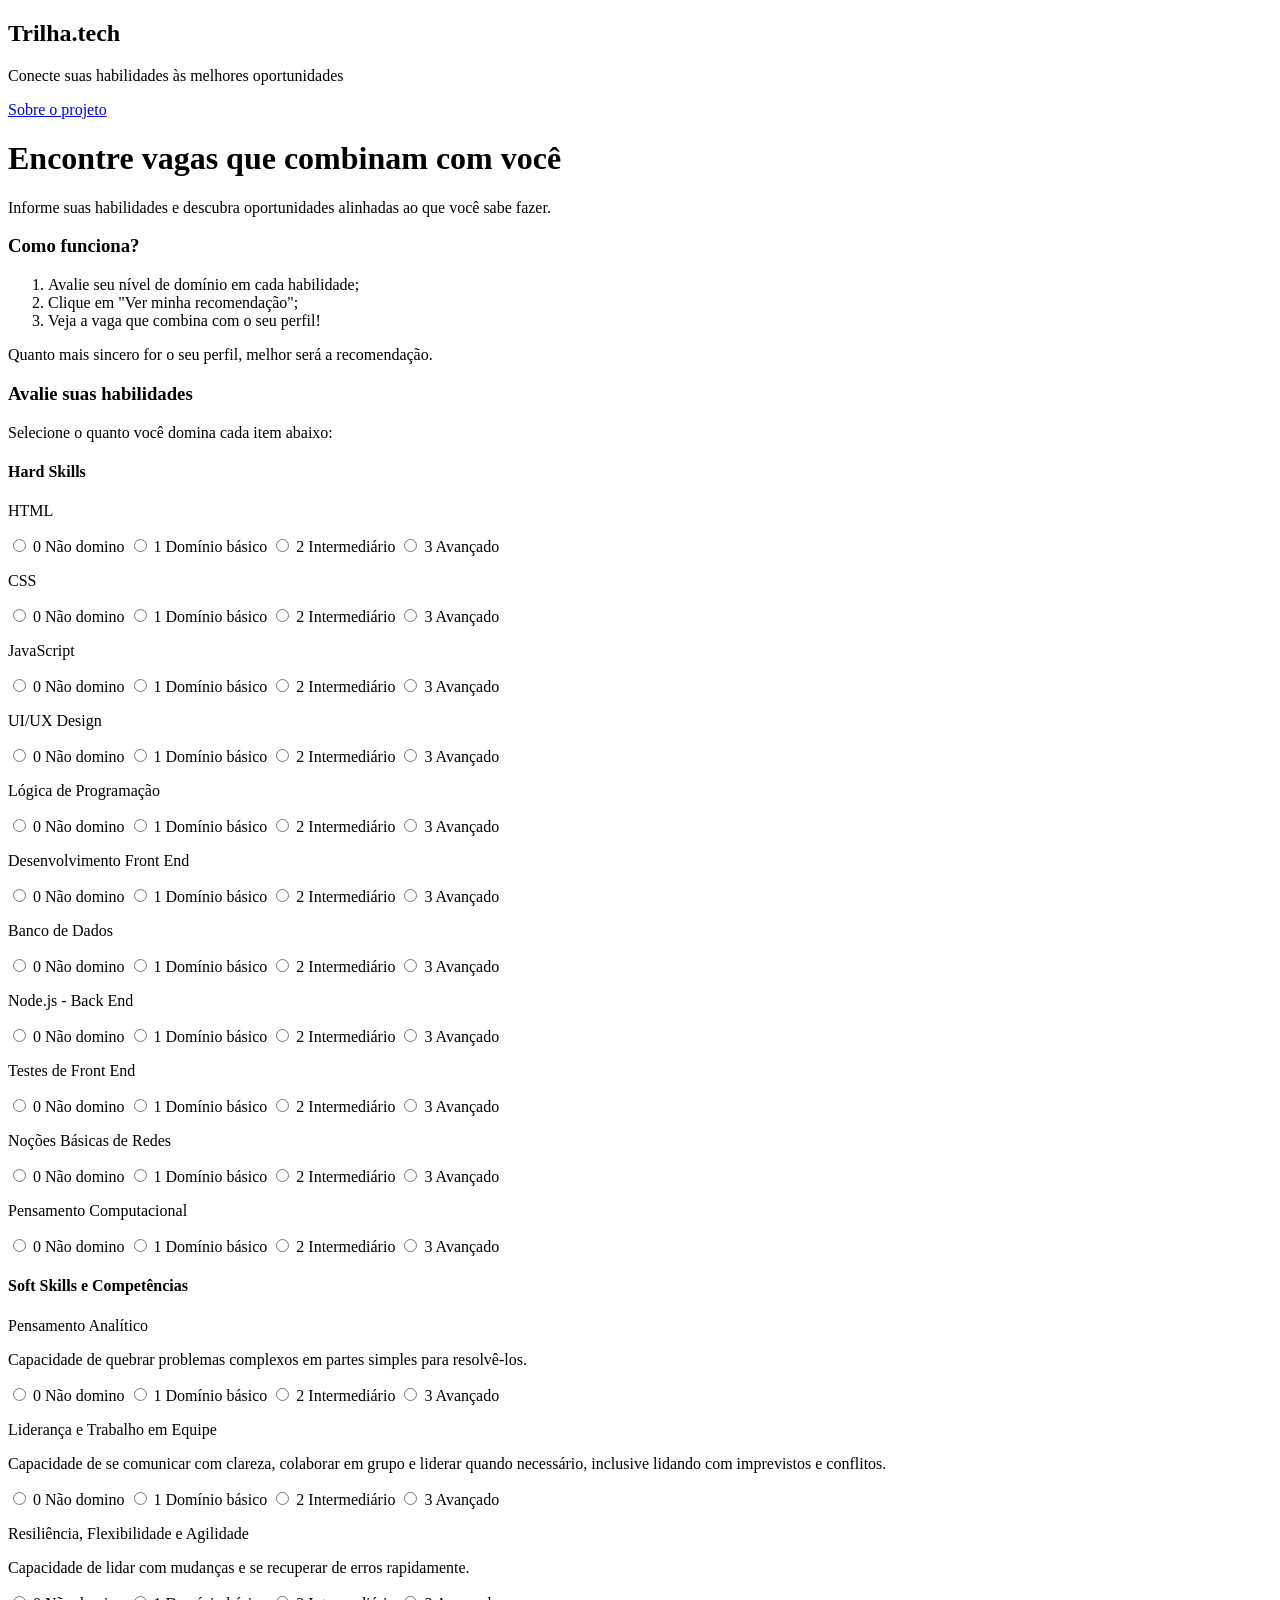
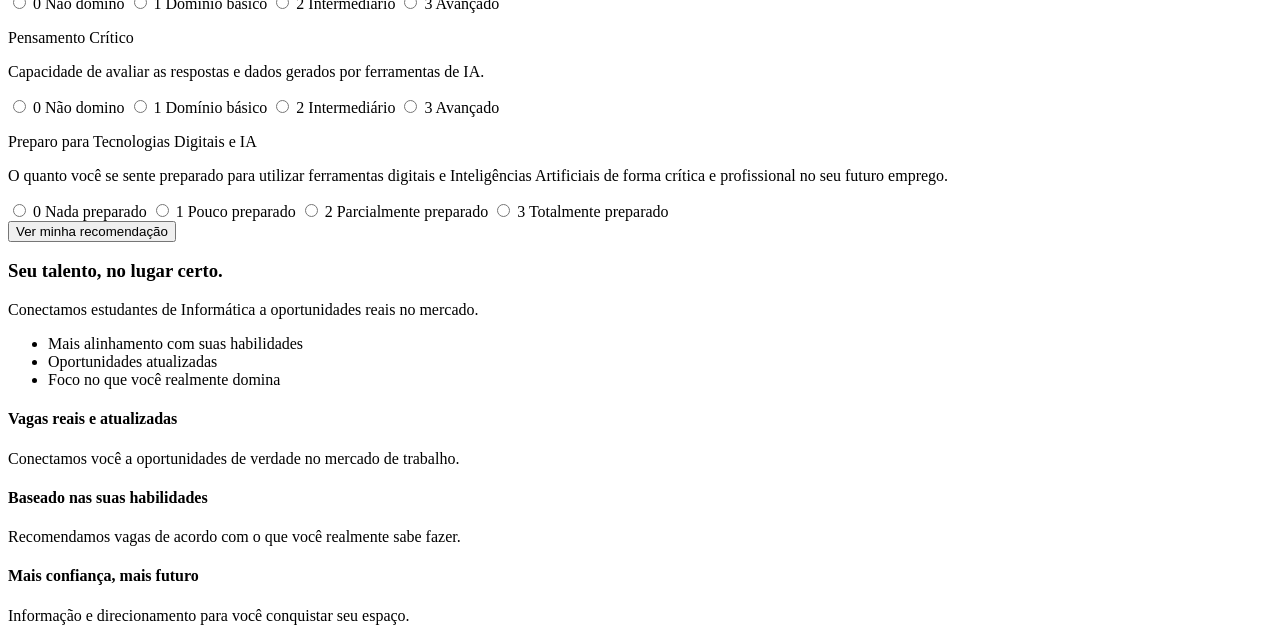
==== index.html @ 54c05149 "realocação do arquivo html" ====
<!DOCTYPE html>
<html lang="pt-br">
<head>
  <meta charset="UTF-8">
  <meta name="viewport" content="width=device-width, initial-scale=1.0">
  <title>Trilha.tech - Encontre vagas que combinam com você</title>

  <!-- Fonte importada do Google Fonts (Poppins), usada em toda a página -->
  <link rel="preconnect" href="https://fonts.googleapis.com">
  <link href="https://fonts.googleapis.com/css2?family=Poppins:wght@400;500;600;700&display=swap" rel="stylesheet">

  <link rel="stylesheet" href="style.css">
</head>
<body>

  <!-- ===================== CABEÇALHO ===================== -->
  <header class="header">
    <div class="logo-area">
      <!-- IMAGEM: logo do Trilha.tech (ícone) vai aqui -->
      <div class="logo-placeholder"></div>
      <div class="logo-text">
        <h2 class="logo-title">Trilha.tech</h2>
        <p class="logo-subtitle">Conecte suas habilidades às melhores oportunidades</p>
      </div>
    </div>
    <a href="#" class="sobre-link">Sobre o projeto</a>
  </header>

  <!--
    ===================== CONTEÚDO PRINCIPAL =====================
    Todos os blocos abaixo (texto do hero, ilustração, "como funciona",
    card de habilidades e card lateral) ficam dentro do MESMO container
    flexível. Isso é o que permite reorganizar a posição de cada um
    (via CSS "order") separadamente para desktop, tablet e celular,
    sem precisar duplicar o HTML.
  -->
  <div class="conteudo-principal">

    <div class="hero-texto">
      <h1>Encontre vagas que <span class="destaque">combinam com você</span></h1>
      <p>Informe suas habilidades e descubra oportunidades alinhadas ao que você sabe fazer.</p>
    </div>

    <div class="hero-imagem">
      <!-- IMAGEM: ilustração principal (notebook + lupa) vai aqui -->
    </div>

    <div class="como-funciona">
      <h3>Como funciona?</h3>
      <ol>
        <li>Avalie seu nível de domínio em cada habilidade;</li>
        <li>Clique em "Ver minha recomendação";</li>
        <li>Veja a vaga que combina com o seu perfil!</li>
      </ol>
      <p class="como-funciona-dica">Quanto mais sincero for o seu perfil, melhor será a recomendação.</p>
    </div>

    <!-- Cartão grande com os formulários (fica fixo, só a lista de itens rola) -->
    <div class="skills-card">

      <!-- Cabeçalho do cartão: não rola -->
      <div class="skills-card-header">
        <h3>Avalie suas habilidades</h3>
        <p>Selecione o quanto você domina cada item abaixo:</p>
      </div>

      <!-- Lista de habilidades: essa área rola internamente -->
      <div class="skills-lista" id="skills-lista">

        <!-- ---------- HARD SKILLS ---------- -->
        <h4 class="grupo-titulo">Hard Skills</h4>

        <div class="skill-item">
          <p class="skill-nome">HTML</p>
          <div class="opcoes">
            <label class="opcao">
              <input type="radio" name="skill-1-html" value="0">
              <span class="opcao-numero">0</span>
              <span class="opcao-label">Não domino</span>
            </label>
            <label class="opcao">
              <input type="radio" name="skill-1-html" value="1">
              <span class="opcao-numero">1</span>
              <span class="opcao-label">Domínio básico</span>
            </label>
            <label class="opcao">
              <input type="radio" name="skill-1-html" value="2">
              <span class="opcao-numero">2</span>
              <span class="opcao-label">Intermediário</span>
            </label>
            <label class="opcao">
              <input type="radio" name="skill-1-html" value="3">
              <span class="opcao-numero">3</span>
              <span class="opcao-label">Avançado</span>
            </label>
          </div>
        </div>

        <div class="skill-item">
          <p class="skill-nome">CSS</p>
          <div class="opcoes">
            <label class="opcao">
              <input type="radio" name="skill-2-css" value="0">
              <span class="opcao-numero">0</span>
              <span class="opcao-label">Não domino</span>
            </label>
            <label class="opcao">
              <input type="radio" name="skill-2-css" value="1">
              <span class="opcao-numero">1</span>
              <span class="opcao-label">Domínio básico</span>
            </label>
            <label class="opcao">
              <input type="radio" name="skill-2-css" value="2">
              <span class="opcao-numero">2</span>
              <span class="opcao-label">Intermediário</span>
            </label>
            <label class="opcao">
              <input type="radio" name="skill-2-css" value="3">
              <span class="opcao-numero">3</span>
              <span class="opcao-label">Avançado</span>
            </label>
          </div>
        </div>

        <div class="skill-item">
          <p class="skill-nome">JavaScript</p>
          <div class="opcoes">
            <label class="opcao">
              <input type="radio" name="skill-3-javascript" value="0">
              <span class="opcao-numero">0</span>
              <span class="opcao-label">Não domino</span>
            </label>
            <label class="opcao">
              <input type="radio" name="skill-3-javascript" value="1">
              <span class="opcao-numero">1</span>
              <span class="opcao-label">Domínio básico</span>
            </label>
            <label class="opcao">
              <input type="radio" name="skill-3-javascript" value="2">
              <span class="opcao-numero">2</span>
              <span class="opcao-label">Intermediário</span>
            </label>
            <label class="opcao">
              <input type="radio" name="skill-3-javascript" value="3">
              <span class="opcao-numero">3</span>
              <span class="opcao-label">Avançado</span>
            </label>
          </div>
        </div>

        <div class="skill-item">
          <p class="skill-nome">UI/UX Design</p>
          <div class="opcoes">
            <label class="opcao">
              <input type="radio" name="skill-4-ui-ux-design" value="0">
              <span class="opcao-numero">0</span>
              <span class="opcao-label">Não domino</span>
            </label>
            <label class="opcao">
              <input type="radio" name="skill-4-ui-ux-design" value="1">
              <span class="opcao-numero">1</span>
              <span class="opcao-label">Domínio básico</span>
            </label>
            <label class="opcao">
              <input type="radio" name="skill-4-ui-ux-design" value="2">
              <span class="opcao-numero">2</span>
              <span class="opcao-label">Intermediário</span>
            </label>
            <label class="opcao">
              <input type="radio" name="skill-4-ui-ux-design" value="3">
              <span class="opcao-numero">3</span>
              <span class="opcao-label">Avançado</span>
            </label>
          </div>
        </div>

        <div class="skill-item">
          <p class="skill-nome">Lógica de Programação</p>
          <div class="opcoes">
            <label class="opcao">
              <input type="radio" name="skill-5-l-gica-de-programa-o" value="0">
              <span class="opcao-numero">0</span>
              <span class="opcao-label">Não domino</span>
            </label>
            <label class="opcao">
              <input type="radio" name="skill-5-l-gica-de-programa-o" value="1">
              <span class="opcao-numero">1</span>
              <span class="opcao-label">Domínio básico</span>
            </label>
            <label class="opcao">
              <input type="radio" name="skill-5-l-gica-de-programa-o" value="2">
              <span class="opcao-numero">2</span>
              <span class="opcao-label">Intermediário</span>
            </label>
            <label class="opcao">
              <input type="radio" name="skill-5-l-gica-de-programa-o" value="3">
              <span class="opcao-numero">3</span>
              <span class="opcao-label">Avançado</span>
            </label>
          </div>
        </div>

        <div class="skill-item">
          <p class="skill-nome">Desenvolvimento Front End</p>
          <div class="opcoes">
            <label class="opcao">
              <input type="radio" name="skill-6-desenvolvimento-front-end" value="0">
              <span class="opcao-numero">0</span>
              <span class="opcao-label">Não domino</span>
            </label>
            <label class="opcao">
              <input type="radio" name="skill-6-desenvolvimento-front-end" value="1">
              <span class="opcao-numero">1</span>
              <span class="opcao-label">Domínio básico</span>
            </label>
            <label class="opcao">
              <input type="radio" name="skill-6-desenvolvimento-front-end" value="2">
              <span class="opcao-numero">2</span>
              <span class="opcao-label">Intermediário</span>
            </label>
            <label class="opcao">
              <input type="radio" name="skill-6-desenvolvimento-front-end" value="3">
              <span class="opcao-numero">3</span>
              <span class="opcao-label">Avançado</span>
            </label>
          </div>
        </div>

        <div class="skill-item">
          <p class="skill-nome">Banco de Dados</p>
          <div class="opcoes">
            <label class="opcao">
              <input type="radio" name="skill-7-banco-de-dados" value="0">
              <span class="opcao-numero">0</span>
              <span class="opcao-label">Não domino</span>
            </label>
            <label class="opcao">
              <input type="radio" name="skill-7-banco-de-dados" value="1">
              <span class="opcao-numero">1</span>
              <span class="opcao-label">Domínio básico</span>
            </label>
            <label class="opcao">
              <input type="radio" name="skill-7-banco-de-dados" value="2">
              <span class="opcao-numero">2</span>
              <span class="opcao-label">Intermediário</span>
            </label>
            <label class="opcao">
              <input type="radio" name="skill-7-banco-de-dados" value="3">
              <span class="opcao-numero">3</span>
              <span class="opcao-label">Avançado</span>
            </label>
          </div>
        </div>

        <div class="skill-item">
          <p class="skill-nome">Node.js - Back End</p>
          <div class="opcoes">
            <label class="opcao">
              <input type="radio" name="skill-8-node-js-back-end" value="0">
              <span class="opcao-numero">0</span>
              <span class="opcao-label">Não domino</span>
            </label>
            <label class="opcao">
              <input type="radio" name="skill-8-node-js-back-end" value="1">
              <span class="opcao-numero">1</span>
              <span class="opcao-label">Domínio básico</span>
            </label>
            <label class="opcao">
              <input type="radio" name="skill-8-node-js-back-end" value="2">
              <span class="opcao-numero">2</span>
              <span class="opcao-label">Intermediário</span>
            </label>
            <label class="opcao">
              <input type="radio" name="skill-8-node-js-back-end" value="3">
              <span class="opcao-numero">3</span>
              <span class="opcao-label">Avançado</span>
            </label>
          </div>
        </div>

        <div class="skill-item">
          <p class="skill-nome">Testes de Front End</p>
          <div class="opcoes">
            <label class="opcao">
              <input type="radio" name="skill-9-testes-de-front-end" value="0">
              <span class="opcao-numero">0</span>
              <span class="opcao-label">Não domino</span>
            </label>
            <label class="opcao">
              <input type="radio" name="skill-9-testes-de-front-end" value="1">
              <span class="opcao-numero">1</span>
              <span class="opcao-label">Domínio básico</span>
            </label>
            <label class="opcao">
              <input type="radio" name="skill-9-testes-de-front-end" value="2">
              <span class="opcao-numero">2</span>
              <span class="opcao-label">Intermediário</span>
            </label>
            <label class="opcao">
              <input type="radio" name="skill-9-testes-de-front-end" value="3">
              <span class="opcao-numero">3</span>
              <span class="opcao-label">Avançado</span>
            </label>
          </div>
        </div>

        <div class="skill-item">
          <p class="skill-nome">Noções Básicas de Redes</p>
          <div class="opcoes">
            <label class="opcao">
              <input type="radio" name="skill-10-no-es-b-sicas-de-redes" value="0">
              <span class="opcao-numero">0</span>
              <span class="opcao-label">Não domino</span>
            </label>
            <label class="opcao">
              <input type="radio" name="skill-10-no-es-b-sicas-de-redes" value="1">
              <span class="opcao-numero">1</span>
              <span class="opcao-label">Domínio básico</span>
            </label>
            <label class="opcao">
              <input type="radio" name="skill-10-no-es-b-sicas-de-redes" value="2">
              <span class="opcao-numero">2</span>
              <span class="opcao-label">Intermediário</span>
            </label>
            <label class="opcao">
              <input type="radio" name="skill-10-no-es-b-sicas-de-redes" value="3">
              <span class="opcao-numero">3</span>
              <span class="opcao-label">Avançado</span>
            </label>
          </div>
        </div>

        <div class="skill-item">
          <p class="skill-nome">Pensamento Computacional</p>
          <div class="opcoes">
            <label class="opcao">
              <input type="radio" name="skill-11-pensamento-computacional" value="0">
              <span class="opcao-numero">0</span>
              <span class="opcao-label">Não domino</span>
            </label>
            <label class="opcao">
              <input type="radio" name="skill-11-pensamento-computacional" value="1">
              <span class="opcao-numero">1</span>
              <span class="opcao-label">Domínio básico</span>
            </label>
            <label class="opcao">
              <input type="radio" name="skill-11-pensamento-computacional" value="2">
              <span class="opcao-numero">2</span>
              <span class="opcao-label">Intermediário</span>
            </label>
            <label class="opcao">
              <input type="radio" name="skill-11-pensamento-computacional" value="3">
              <span class="opcao-numero">3</span>
              <span class="opcao-label">Avançado</span>
            </label>
          </div>
        </div>

        <!-- ---------- SOFT SKILLS / COMPETÊNCIAS ---------- -->
        <h4 class="grupo-titulo">Soft Skills e Competências</h4>

        <div class="skill-item">
          <p class="skill-nome">Pensamento Analítico</p>
          <p class="skill-descricao">Capacidade de quebrar problemas complexos em partes simples para resolvê-los.</p>
          <div class="opcoes">
            <label class="opcao">
              <input type="radio" name="skill-101-pensamento-anal-tico" value="0">
              <span class="opcao-numero">0</span>
              <span class="opcao-label">Não domino</span>
            </label>
            <label class="opcao">
              <input type="radio" name="skill-101-pensamento-anal-tico" value="1">
              <span class="opcao-numero">1</span>
              <span class="opcao-label">Domínio básico</span>
            </label>
            <label class="opcao">
              <input type="radio" name="skill-101-pensamento-anal-tico" value="2">
              <span class="opcao-numero">2</span>
              <span class="opcao-label">Intermediário</span>
            </label>
            <label class="opcao">
              <input type="radio" name="skill-101-pensamento-anal-tico" value="3">
              <span class="opcao-numero">3</span>
              <span class="opcao-label">Avançado</span>
            </label>
          </div>
        </div>

        <div class="skill-item">
          <p class="skill-nome">Liderança e Trabalho em Equipe</p>
          <p class="skill-descricao">Capacidade de se comunicar com clareza, colaborar em grupo e liderar quando necessário, inclusive lidando com imprevistos e conflitos.</p>
          <div class="opcoes">
            <label class="opcao">
              <input type="radio" name="skill-102-lideran-a-e-trabalho-em-equipe" value="0">
              <span class="opcao-numero">0</span>
              <span class="opcao-label">Não domino</span>
            </label>
            <label class="opcao">
              <input type="radio" name="skill-102-lideran-a-e-trabalho-em-equipe" value="1">
              <span class="opcao-numero">1</span>
              <span class="opcao-label">Domínio básico</span>
            </label>
            <label class="opcao">
              <input type="radio" name="skill-102-lideran-a-e-trabalho-em-equipe" value="2">
              <span class="opcao-numero">2</span>
              <span class="opcao-label">Intermediário</span>
            </label>
            <label class="opcao">
              <input type="radio" name="skill-102-lideran-a-e-trabalho-em-equipe" value="3">
              <span class="opcao-numero">3</span>
              <span class="opcao-label">Avançado</span>
            </label>
          </div>
        </div>

        <div class="skill-item">
          <p class="skill-nome">Resiliência, Flexibilidade e Agilidade</p>
          <p class="skill-descricao">Capacidade de lidar com mudanças e se recuperar de erros rapidamente.</p>
          <div class="opcoes">
            <label class="opcao">
              <input type="radio" name="skill-103-resili-ncia-flexibilidade-e-agilidade" value="0">
              <span class="opcao-numero">0</span>
              <span class="opcao-label">Não domino</span>
            </label>
            <label class="opcao">
              <input type="radio" name="skill-103-resili-ncia-flexibilidade-e-agilidade" value="1">
              <span class="opcao-numero">1</span>
              <span class="opcao-label">Domínio básico</span>
            </label>
            <label class="opcao">
              <input type="radio" name="skill-103-resili-ncia-flexibilidade-e-agilidade" value="2">
              <span class="opcao-numero">2</span>
              <span class="opcao-label">Intermediário</span>
            </label>
            <label class="opcao">
              <input type="radio" name="skill-103-resili-ncia-flexibilidade-e-agilidade" value="3">
              <span class="opcao-numero">3</span>
              <span class="opcao-label">Avançado</span>
            </label>
          </div>
        </div>

        <div class="skill-item">
          <p class="skill-nome">Pensamento Crítico</p>
          <p class="skill-descricao">Capacidade de avaliar as respostas e dados gerados por ferramentas de IA.</p>
          <div class="opcoes">
            <label class="opcao">
              <input type="radio" name="skill-104-pensamento-cr-tico" value="0">
              <span class="opcao-numero">0</span>
              <span class="opcao-label">Não domino</span>
            </label>
            <label class="opcao">
              <input type="radio" name="skill-104-pensamento-cr-tico" value="1">
              <span class="opcao-numero">1</span>
              <span class="opcao-label">Domínio básico</span>
            </label>
            <label class="opcao">
              <input type="radio" name="skill-104-pensamento-cr-tico" value="2">
              <span class="opcao-numero">2</span>
              <span class="opcao-label">Intermediário</span>
            </label>
            <label class="opcao">
              <input type="radio" name="skill-104-pensamento-cr-tico" value="3">
              <span class="opcao-numero">3</span>
              <span class="opcao-label">Avançado</span>
            </label>
          </div>
        </div>

        <div class="skill-item">
          <p class="skill-nome">Preparo para Tecnologias Digitais e IA</p>
          <p class="skill-descricao">O quanto você se sente preparado para utilizar ferramentas digitais e Inteligências Artificiais de forma crítica e profissional no seu futuro emprego.</p>
          <div class="opcoes">
            <label class="opcao">
              <input type="radio" name="skill-105-preparo-para-tecnologias-digitais-e-ia" value="0">
              <span class="opcao-numero">0</span>
              <span class="opcao-label">Nada preparado</span>
            </label>
            <label class="opcao">
              <input type="radio" name="skill-105-preparo-para-tecnologias-digitais-e-ia" value="1">
              <span class="opcao-numero">1</span>
              <span class="opcao-label">Pouco preparado</span>
            </label>
            <label class="opcao">
              <input type="radio" name="skill-105-preparo-para-tecnologias-digitais-e-ia" value="2">
              <span class="opcao-numero">2</span>
              <span class="opcao-label">Parcialmente preparado</span>
            </label>
            <label class="opcao">
              <input type="radio" name="skill-105-preparo-para-tecnologias-digitais-e-ia" value="3">
              <span class="opcao-numero">3</span>
              <span class="opcao-label">Totalmente preparado</span>
            </label>
          </div>
        </div>

      </div>
      <!-- fim da lista rolável -->

      <!-- Rodapé do cartão: não rola, fica sempre visível -->
      <div class="skills-card-footer">
        <button class="botao-principal" id="botao-recomendacao">Ver minha recomendação</button>
      </div>

    </div>
    <!-- fim do skills-card -->

    <!-- Cartão lateral (fica ao lado do formulário) -->
    <div class="destaque-lateral">
      <!-- IMAGEM: ícone de alvo/foguete vai aqui -->
      <div class="icone-placeholder"></div>
      <h3>Seu talento, no lugar certo.</h3>
      <p>Conectamos estudantes de Informática a oportunidades reais no mercado.</p>
      <ul class="lista-check">
        <li>Mais alinhamento com suas habilidades</li>
        <li>Oportunidades atualizadas</li>
        <li>Foco no que você realmente domina</li>
      </ul>
    </div>

  </div>
  <!-- fim do conteúdo principal -->

  <!-- ===================== SEÇÕES DE RODAPÉ (edite os textos como quiser) ===================== -->
  <section class="informacoes">

    <div class="info-item">
      <!-- IMAGEM: ícone de maleta/vaga vai aqui -->
      <div class="icone-placeholder"></div>
      <h4>Vagas reais e atualizadas</h4>
      <p>Conectamos você a oportunidades de verdade no mercado de trabalho.</p>
    </div>

    <div class="info-item">
      <!-- IMAGEM: ícone de alvo vai aqui -->
      <div class="icone-placeholder"></div>
      <h4>Baseado nas suas habilidades</h4>
      <p>Recomendamos vagas de acordo com o que você realmente sabe fazer.</p>
    </div>

    <div class="info-item">
      <!-- IMAGEM: ícone de gráfico/crescimento vai aqui -->
      <div class="icone-placeholder"></div>
      <h4>Mais confiança, mais futuro</h4>
      <p>Informação e direcionamento para você conquistar seu espaço.</p>
    </div>

  </section>

  <script src="script.js"></script>
</body>
</html>
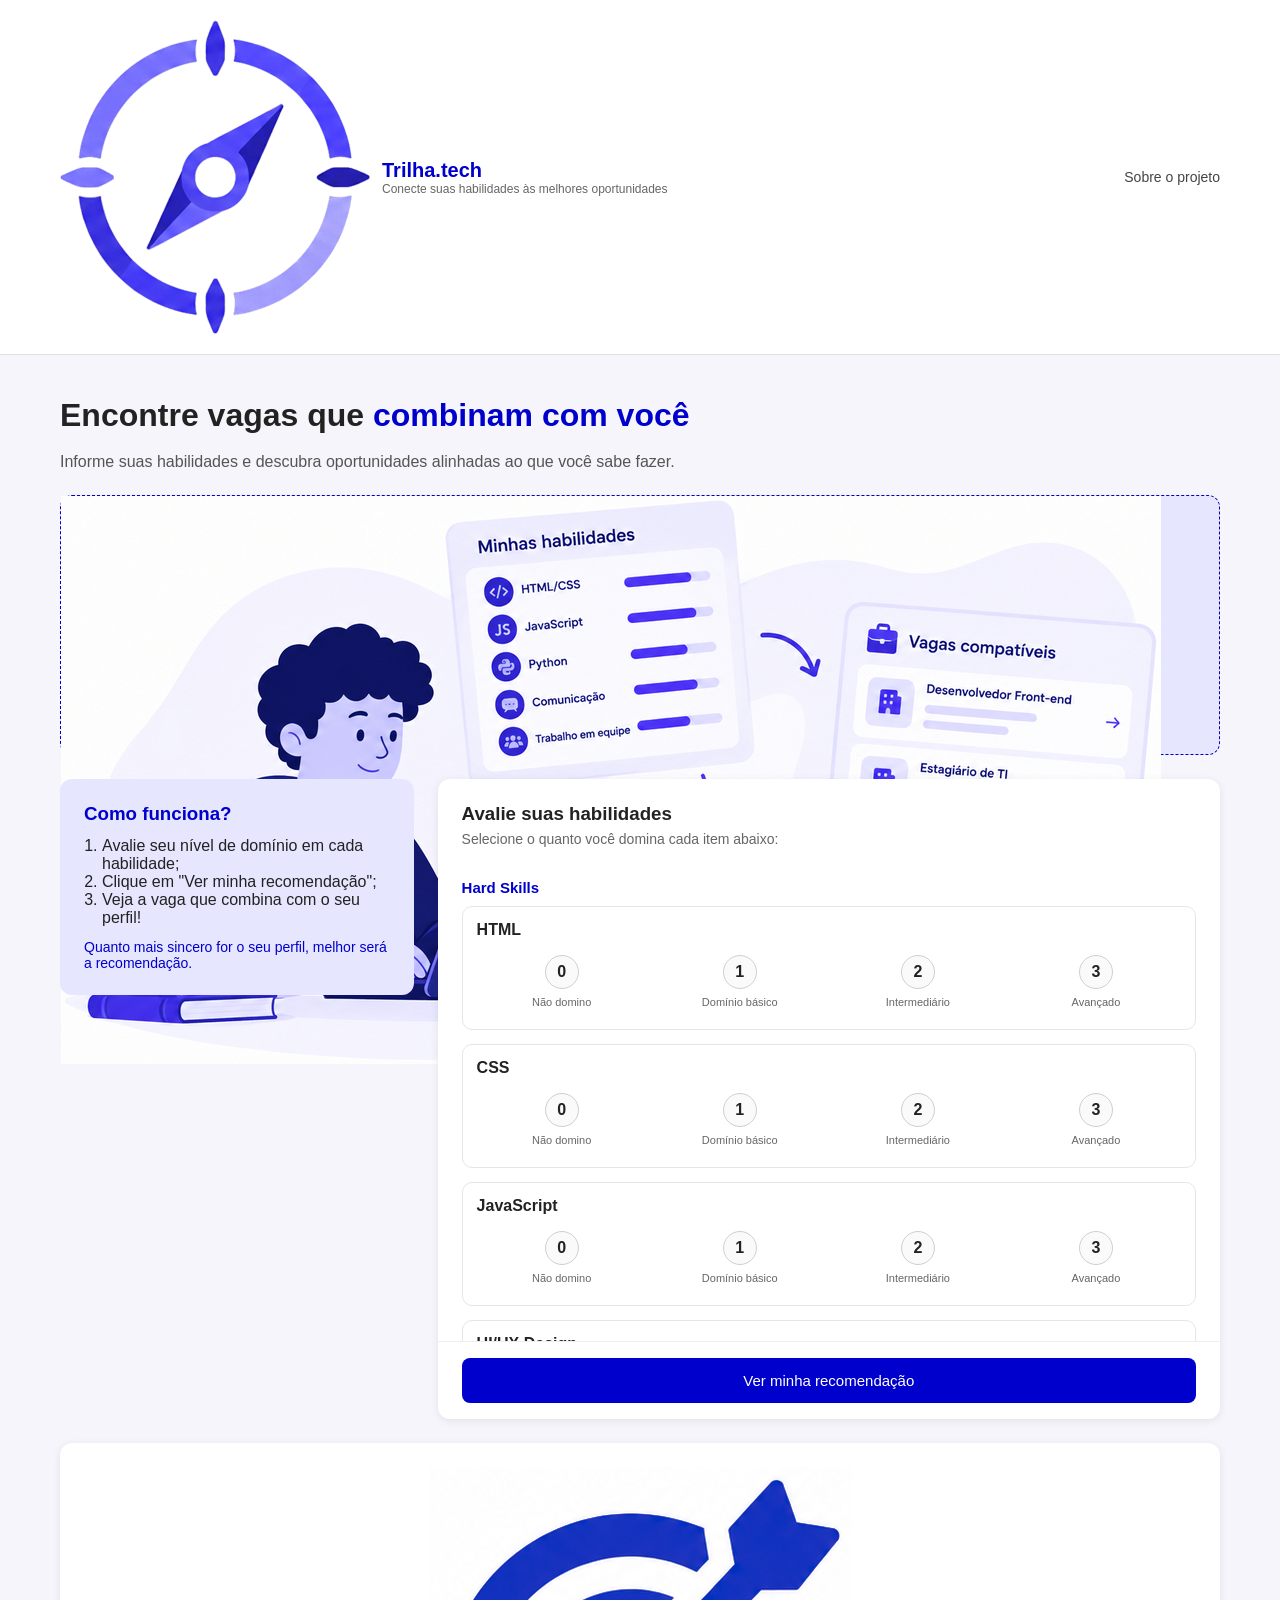
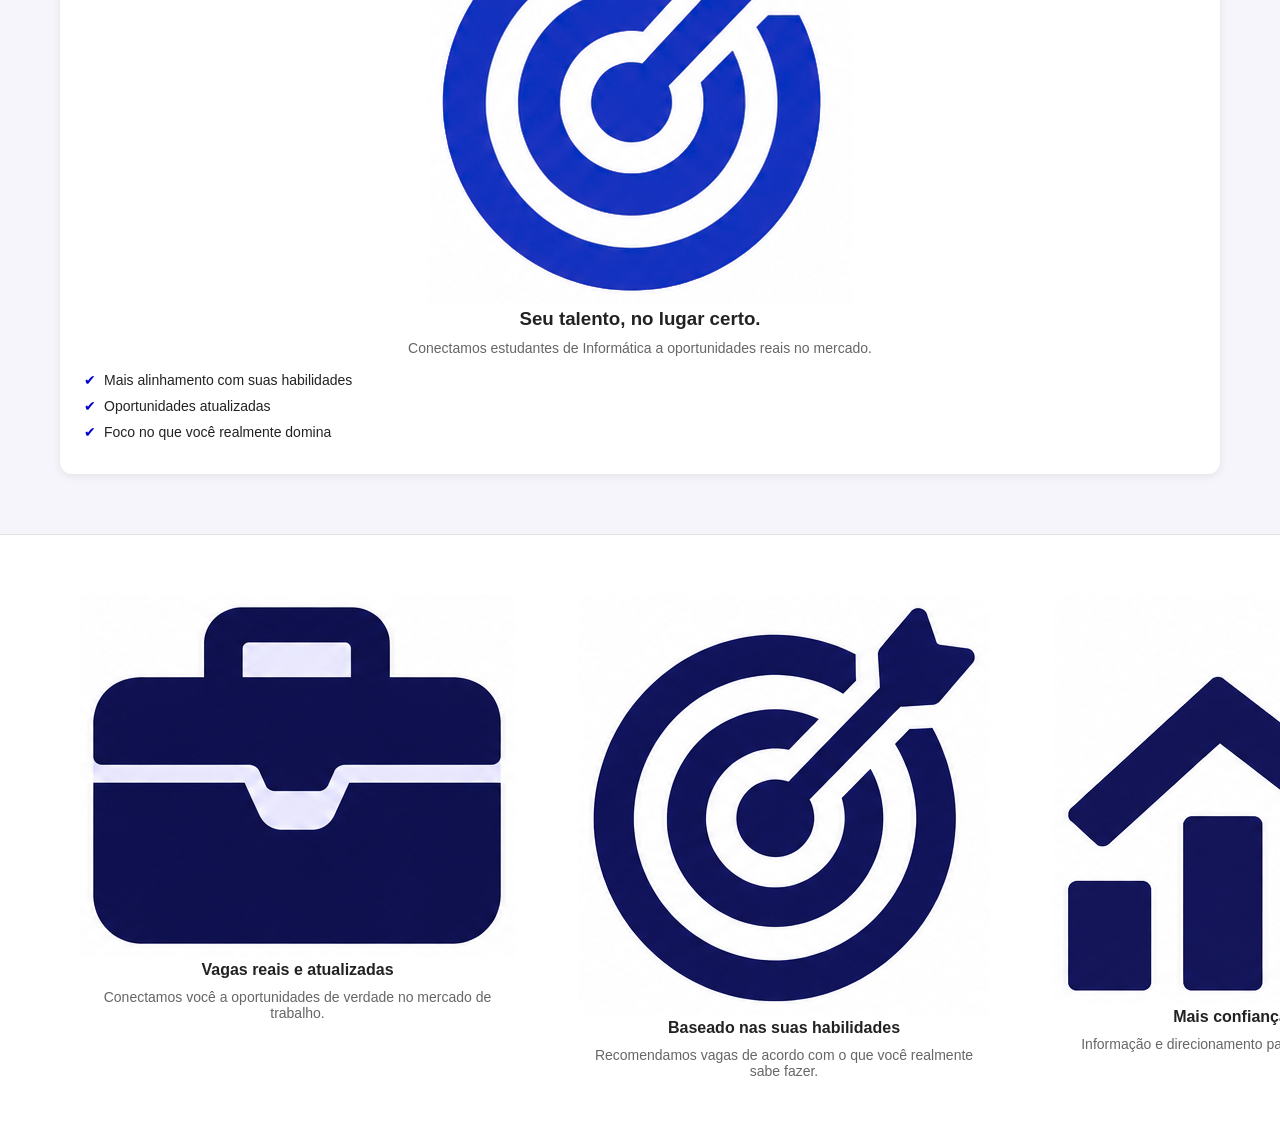
==== commit ccd122fd: "Atualização do escopo da interface (arquivo .html)" ====
--- a/index.html
+++ b/index.html
@@ -16,8 +16,8 @@
   <!-- ===================== CABEÇALHO ===================== -->
   <header class="header">
     <div class="logo-area">
-      <!-- IMAGEM: logo do Trilha.tech (ícone) vai aqui -->
-      <div class="logo-placeholder"></div>
+      <!-- Logo (ícone da bússola) ao lado do nome Trilha.tech -->
+      <img class="logo-img" src="img/logo.png" alt="Logo do Trilha.tech">
       <div class="logo-text">
         <h2 class="logo-title">Trilha.tech</h2>
         <p class="logo-subtitle">Conecte suas habilidades às melhores oportunidades</p>
@@ -42,7 +42,8 @@
     </div>
 
     <div class="hero-imagem">
-      <!-- IMAGEM: ilustração principal (notebook + lupa) vai aqui -->
+      <!-- Ilustração principal -->
+      <img src="img/hero.png" alt="Pessoa usando o notebook ao lado dos cards de habilidades e vagas compatíveis">
     </div>
 
     <div class="como-funciona">
@@ -357,7 +358,7 @@
         </div>
 
         <!-- ---------- SOFT SKILLS / COMPETÊNCIAS ---------- -->
-        <h4 class="grupo-titulo">Soft Skills e Competências</h4>
+        <h4 class="grupo-titulo">Soft Skills</h4>
 
         <div class="skill-item">
           <p class="skill-nome">Pensamento Analítico</p>
@@ -442,7 +443,7 @@
 
         <div class="skill-item">
           <p class="skill-nome">Pensamento Crítico</p>
-          <p class="skill-descricao">Capacidade de avaliar as respostas e dados gerados por ferramentas de IA.</p>
+          <p class="skill-descricao">Capacidade de avaliar as respostas e dados gerados por ferramentas de IA: de forma crítica e profissional no seu futuro emprego.</p>
           <div class="opcoes">
             <label class="opcao">
               <input type="radio" name="skill-104-pensamento-cr-tico" value="0">
@@ -463,33 +464,6 @@
               <input type="radio" name="skill-104-pensamento-cr-tico" value="3">
               <span class="opcao-numero">3</span>
               <span class="opcao-label">Avançado</span>
-            </label>
-          </div>
-        </div>
-
-        <div class="skill-item">
-          <p class="skill-nome">Preparo para Tecnologias Digitais e IA</p>
-          <p class="skill-descricao">O quanto você se sente preparado para utilizar ferramentas digitais e Inteligências Artificiais de forma crítica e profissional no seu futuro emprego.</p>
-          <div class="opcoes">
-            <label class="opcao">
-              <input type="radio" name="skill-105-preparo-para-tecnologias-digitais-e-ia" value="0">
-              <span class="opcao-numero">0</span>
-              <span class="opcao-label">Nada preparado</span>
-            </label>
-            <label class="opcao">
-              <input type="radio" name="skill-105-preparo-para-tecnologias-digitais-e-ia" value="1">
-              <span class="opcao-numero">1</span>
-              <span class="opcao-label">Pouco preparado</span>
-            </label>
-            <label class="opcao">
-              <input type="radio" name="skill-105-preparo-para-tecnologias-digitais-e-ia" value="2">
-              <span class="opcao-numero">2</span>
-              <span class="opcao-label">Parcialmente preparado</span>
-            </label>
-            <label class="opcao">
-              <input type="radio" name="skill-105-preparo-para-tecnologias-digitais-e-ia" value="3">
-              <span class="opcao-numero">3</span>
-              <span class="opcao-label">Totalmente preparado</span>
             </label>
           </div>
         </div>
@@ -507,8 +481,8 @@
 
     <!-- Cartão lateral (fica ao lado do formulário) -->
     <div class="destaque-lateral">
-      <!-- IMAGEM: ícone de alvo/foguete vai aqui -->
-      <div class="icone-placeholder"></div>
+      <!-- Imagem acima do título do card lateral -->
+      <img class="destaque-img" src="img/destaque.png" alt="Alvo">
       <h3>Seu talento, no lugar certo.</h3>
       <p>Conectamos estudantes de Informática a oportunidades reais no mercado.</p>
       <ul class="lista-check">
@@ -525,22 +499,19 @@
   <section class="informacoes">
 
     <div class="info-item">
-      <!-- IMAGEM: ícone de maleta/vaga vai aqui -->
-      <div class="icone-placeholder"></div>
+      <img class="info-icone" src="img/icone-vagas.png" alt="Maleta">
       <h4>Vagas reais e atualizadas</h4>
       <p>Conectamos você a oportunidades de verdade no mercado de trabalho.</p>
     </div>
 
     <div class="info-item">
-      <!-- IMAGEM: ícone de alvo vai aqui -->
-      <div class="icone-placeholder"></div>
+      <img class="info-icone" src="img/icone-habilidades.png" alt="Alvo">
       <h4>Baseado nas suas habilidades</h4>
       <p>Recomendamos vagas de acordo com o que você realmente sabe fazer.</p>
     </div>
 
     <div class="info-item">
-      <!-- IMAGEM: ícone de gráfico/crescimento vai aqui -->
-      <div class="icone-placeholder"></div>
+      <img class="info-icone" src="img/icone-confianca.png" alt="Gráfico de crescimento">
       <h4>Mais confiança, mais futuro</h4>
       <p>Informação e direcionamento para você conquistar seu espaço.</p>
     </div>
@@ -549,4 +520,4 @@
 
   <script src="script.js"></script>
 </body>
-</html>
+</html>
--- a/style.css
+++ b/style.css
@@ -0,0 +1,473 @@
+/* ===================== RESET BÁSICO ===================== */
+* {
+  margin: 0;
+  padding: 0;
+  box-sizing: border-box;
+}
+
+body {
+  font-family: 'Poppins', Arial, Helvetica, sans-serif;
+  background-color: #f5f5fb;
+  color: #222222;
+}
+
+/* ===================== CABEÇALHO ===================== */
+.header {
+  display: flex;
+  justify-content: space-between;
+  align-items: center;
+  padding: 20px 60px;
+  background-color: #ffffff;
+  border-bottom: 1px solid #e0e0e0;
+}
+
+.logo-area {
+  display: flex;
+  align-items: center;
+  gap: 12px;
+}
+
+/* Espaço reservado para a logo (imagem entra depois) */
+.logo-placeholder {
+  width: 40px;
+  height: 40px;
+  background-color: #e6e6ff;
+  border: 1px dashed #0000CD;
+  border-radius: 8px;
+}
+
+.logo-title {
+  color: #0000CD;
+  font-size: 20px;
+}
+
+.logo-subtitle {
+  font-size: 12px;
+  color: #666666;
+}
+
+.sobre-link {
+  text-decoration: none;
+  color: #444444;
+  font-size: 14px;
+}
+
+/* =====================================================================
+   CONTEÚDO PRINCIPAL
+   Um único container flexível com "flex-wrap: wrap" que junta o hero
+   (texto, ilustração, "como funciona") e a área de avaliação (card de
+   habilidades + card lateral). O "order" de cada bloco muda em cada
+   media query lá embaixo, pra reorganizar a página sem duplicar HTML.
+   ===================================================================== */
+.conteudo-principal {
+  display: flex;
+  flex-wrap: wrap;
+  gap: 24px;
+  padding: 40px 60px 60px 60px;
+  align-items: flex-start;
+}
+
+/* ---- Linha 1 (hero): texto, ilustração e "como funciona" ---- */
+.hero-texto {
+  flex: 1 1 28%;
+  order: 1;
+}
+
+.hero-texto h1 {
+  font-size: 32px;
+  margin-bottom: 16px;
+  line-height: 1.3;
+}
+
+.destaque {
+  color: #0000CD;
+}
+
+.hero-texto p {
+  font-size: 16px;
+  color: #555555;
+}
+
+/* Espaço reservado para a ilustração do hero */
+.hero-imagem {
+  flex: 1 1 28%;
+  order: 2;
+  height: 260px;
+  background-color: #e6e6ff;
+  border: 1px dashed #0000CD;
+  border-radius: 12px;
+}
+
+.como-funciona {
+  flex: 1 1 28%;
+  order: 3;
+  background-color: #e6e6ff;
+  padding: 24px;
+  border-radius: 12px;
+}
+
+.como-funciona h3 {
+  color: #0000CD;
+  margin-bottom: 12px;
+}
+
+.como-funciona ol {
+  margin-left: 18px;
+  margin-bottom: 12px;
+}
+
+.como-funciona-dica {
+  color: #0000CD;
+  font-size: 14px;
+}
+
+/* ---- Linha 2 (avaliação): card de habilidades + card lateral ---- */
+
+/* Cartão grande do formulário: tamanho fixo, não cresce com o conteúdo.
+   Essa altura fixa + "overflow: hidden" é o que mantém o card parado
+   no lugar em QUALQUER tamanho de tela — só a lista de itens rola. */
+.skills-card {
+  flex: 3 1 60%;
+  order: 4;
+  background-color: #ffffff;
+  border-radius: 12px;
+  box-shadow: 0 2px 8px rgba(0, 0, 0, 0.08);
+  height: 640px;
+  display: flex;
+  flex-direction: column;
+  overflow: hidden;
+}
+
+.skills-card-header {
+  padding: 24px 24px 12px 24px;
+}
+
+.skills-card-header h3 {
+  margin-bottom: 6px;
+}
+
+.skills-card-header p {
+  font-size: 14px;
+  color: #666666;
+}
+
+/* Essa é a parte que rola: fica dentro do cartão, mas o cartão não se move */
+.skills-lista {
+  flex: 1;
+  overflow-y: auto;
+  padding: 0 24px;
+}
+
+.grupo-titulo {
+  color: #0000CD;
+  margin-top: 20px;
+  margin-bottom: 10px;
+  font-size: 15px;
+}
+
+.skill-item {
+  border: 1px solid #e6e6e6;
+  border-radius: 10px;
+  padding: 14px;
+  margin-bottom: 14px;
+}
+
+.skill-nome {
+  font-weight: bold;
+  margin-bottom: 4px;
+}
+
+.skill-descricao {
+  font-size: 13px;
+  color: #666666;
+  margin-bottom: 10px;
+}
+
+.opcoes {
+  display: flex;
+  gap: 8px;
+  flex-wrap: wrap;
+  margin-top: 10px;
+}
+
+/* Cada opção é um <label> que envolve um <input type="radio"> escondido.
+   Isso permite selecionar sem precisar de JavaScript. */
+.opcao {
+  position: relative;
+  flex: 1;
+  min-width: 80px;
+  display: flex;
+  flex-direction: column;
+  align-items: center;
+  padding: 6px 4px;
+  border-radius: 8px;
+  cursor: pointer;
+}
+
+/* O input de verdade fica escondido, mas continua clicável porque
+   está dentro do <label> */
+.opcao input[type="radio"] {
+  position: absolute;
+  opacity: 0;
+  pointer-events: none;
+}
+
+.opcao-numero {
+  width: 34px;
+  height: 34px;
+  border-radius: 50%;
+  border: 1px solid #cfcfcf;
+  background-color: #fafafa;
+  display: flex;
+  align-items: center;
+  justify-content: center;
+  font-weight: 600;
+  margin-bottom: 6px;
+  transition: all 0.15s ease; /* deixa a mudança de cor/tamanho suave */
+}
+
+.opcao-label {
+  font-size: 11px;
+  color: #666666;
+  text-align: center;
+  line-height: 1.3;
+}
+
+/* Hover: azul mais claro que o principal */
+.opcao:hover .opcao-numero {
+  border-color: #4d4dff;
+  background-color: #e6e6ff;
+}
+
+/* Efeito de "pressionar": o círculo encolhe um pouco no instante do clique.
+   Isso é só CSS (pseudo-classe :active), não precisa de JavaScript. */
+.opcao:active .opcao-numero {
+  transform: scale(0.85);
+}
+
+/* Estado selecionado: aplicado nos elementos irmãos do input marcado.
+   A animação "selecionar" dá aquele efeito de "pulo" ao marcar a opção. */
+.opcao input:checked ~ .opcao-numero {
+  background-color: #0000CD;
+  border-color: #0000CD;
+  color: #ffffff;
+  animation: selecionar 0.25s ease;
+}
+
+@keyframes selecionar {
+  0% { transform: scale(0.75); }
+  60% { transform: scale(1.2); }
+  100% { transform: scale(1); }
+}
+
+.opcao input:checked ~ .opcao-label {
+  color: #0000CD;
+  font-weight: 600;
+}
+
+/* Rodapé do cartão: fica sempre visível, fora da área que rola */
+.skills-card-footer {
+  padding: 16px 24px;
+  border-top: 1px solid #eeeeee;
+}
+
+.botao-principal {
+  width: 100%;
+  padding: 14px;
+  background-color: #0000CD;
+  color: #ffffff;
+  border: none;
+  border-radius: 8px;
+  font-size: 15px;
+  cursor: pointer;
+  transition: background-color 0.2s ease;
+}
+
+/* Hover: azul mais claro que o principal */
+.botao-principal:hover {
+  background-color: #4d4dff;
+}
+
+.botao-principal:active {
+  transform: scale(0.98);
+}
+
+/* Cartão lateral ao lado do formulário */
+.destaque-lateral {
+  flex: 1 1 25%;
+  order: 5;
+  background-color: #ffffff;
+  border-radius: 12px;
+  box-shadow: 0 2px 8px rgba(0, 0, 0, 0.08);
+  padding: 24px;
+  text-align: center;
+}
+
+/* Espaço reservado para ícones (imagem entra depois) */
+.icone-placeholder {
+  width: 48px;
+  height: 48px;
+  background-color: #e6e6ff;
+  border: 1px dashed #0000CD;
+  border-radius: 50%;
+  margin: 0 auto 16px auto;
+}
+
+.destaque-lateral h3 {
+  margin-bottom: 10px;
+}
+
+.destaque-lateral p {
+  font-size: 14px;
+  color: #666666;
+  margin-bottom: 16px;
+}
+
+.lista-check {
+  list-style: none;
+  text-align: left;
+}
+
+.lista-check li {
+  font-size: 14px;
+  margin-bottom: 10px;
+  padding-left: 20px;
+  position: relative;
+}
+
+.lista-check li::before {
+  content: "✔";
+  color: #0000CD;
+  position: absolute;
+  left: 0;
+}
+
+/* ===================== SEÇÕES DE RODAPÉ ===================== */
+.informacoes {
+  display: flex;
+  justify-content: space-around;
+  gap: 24px;
+  padding: 40px 60px;
+  background-color: #ffffff;
+  border-top: 1px solid #e0e0e0;
+}
+
+.info-item {
+  flex: 1;
+  text-align: center;
+  padding: 20px;
+}
+
+.info-item h4 {
+  min-height: 20px;
+  margin-bottom: 8px;
+}
+
+.info-item p {
+  min-height: 16px;
+  font-size: 14px;
+  color: #666666;
+}
+
+/* =====================================================================
+   RESPONSIVIDADE - TABLET
+   Baixa de 60px pra 30px de espaçamento nas laterais. O "como funciona"
+   some daqui (reaparece só no celular, embaixo do formulário).
+   O card de habilidades continua com a mesma altura fixa e rolagem
+   interna do desktop.
+   ===================================================================== */
+@media (max-width: 1024px) {
+
+  .header {
+    padding: 20px 30px;
+  }
+
+  .conteudo-principal {
+    padding: 30px 30px 40px 30px;
+  }
+
+  .hero-texto {
+    flex: 1 1 45%;
+  }
+
+  .hero-imagem {
+    flex: 1 1 45%;
+    height: 220px;
+  }
+
+  /* Nesse tamanho de tela o card "como funciona" não aparece aqui em
+     cima — ele só volta a aparecer no celular, mais abaixo na página */
+  .como-funciona {
+    display: none;
+  }
+
+  .informacoes {
+    padding: 30px;
+  }
+}
+
+/* =====================================================================
+   RESPONSIVIDADE - CELULAR
+   Tudo empilha em uma coluna só. O card de habilidades continua com
+   altura fixa e rolagem interna (só muda a altura, pra caber melhor
+   na tela do celular). O card lateral "Seu talento..." é escondido
+   pra não repetir mensagem, e o "como funciona" reaparece embaixo
+   do formulário.
+   ===================================================================== */
+@media (max-width: 768px) {
+
+  .header {
+    padding: 16px 20px;
+    flex-wrap: wrap;
+    gap: 10px;
+  }
+
+  .conteudo-principal {
+    padding: 20px 20px 30px 20px;
+    gap: 20px;
+  }
+
+  /* Empilha tudo em coluna única, na ordem: texto > ilustração >
+     card de habilidades > como funciona. O card lateral fica escondido. */
+  .hero-texto,
+  .hero-imagem,
+  .skills-card,
+  .como-funciona {
+    flex: 1 1 100%;
+  }
+
+  .hero-imagem {
+    height: 180px;
+  }
+
+  .skills-card {
+    order: 3;
+    height: 480px; /* menor que no desktop, mas ainda com rolagem interna */
+  }
+
+  .como-funciona {
+    display: block; /* volta a aparecer, agora embaixo do formulário */
+    order: 4;
+  }
+
+  .destaque-lateral {
+    display: none;
+  }
+
+  .opcoes {
+    flex-wrap: wrap;
+  }
+
+  .opcao {
+    flex: 1 1 40%;
+  }
+
+  .informacoes {
+    flex-direction: column;
+    padding: 20px;
+  }
+
+  .info-item {
+    padding: 12px 0;
+  }
+}
